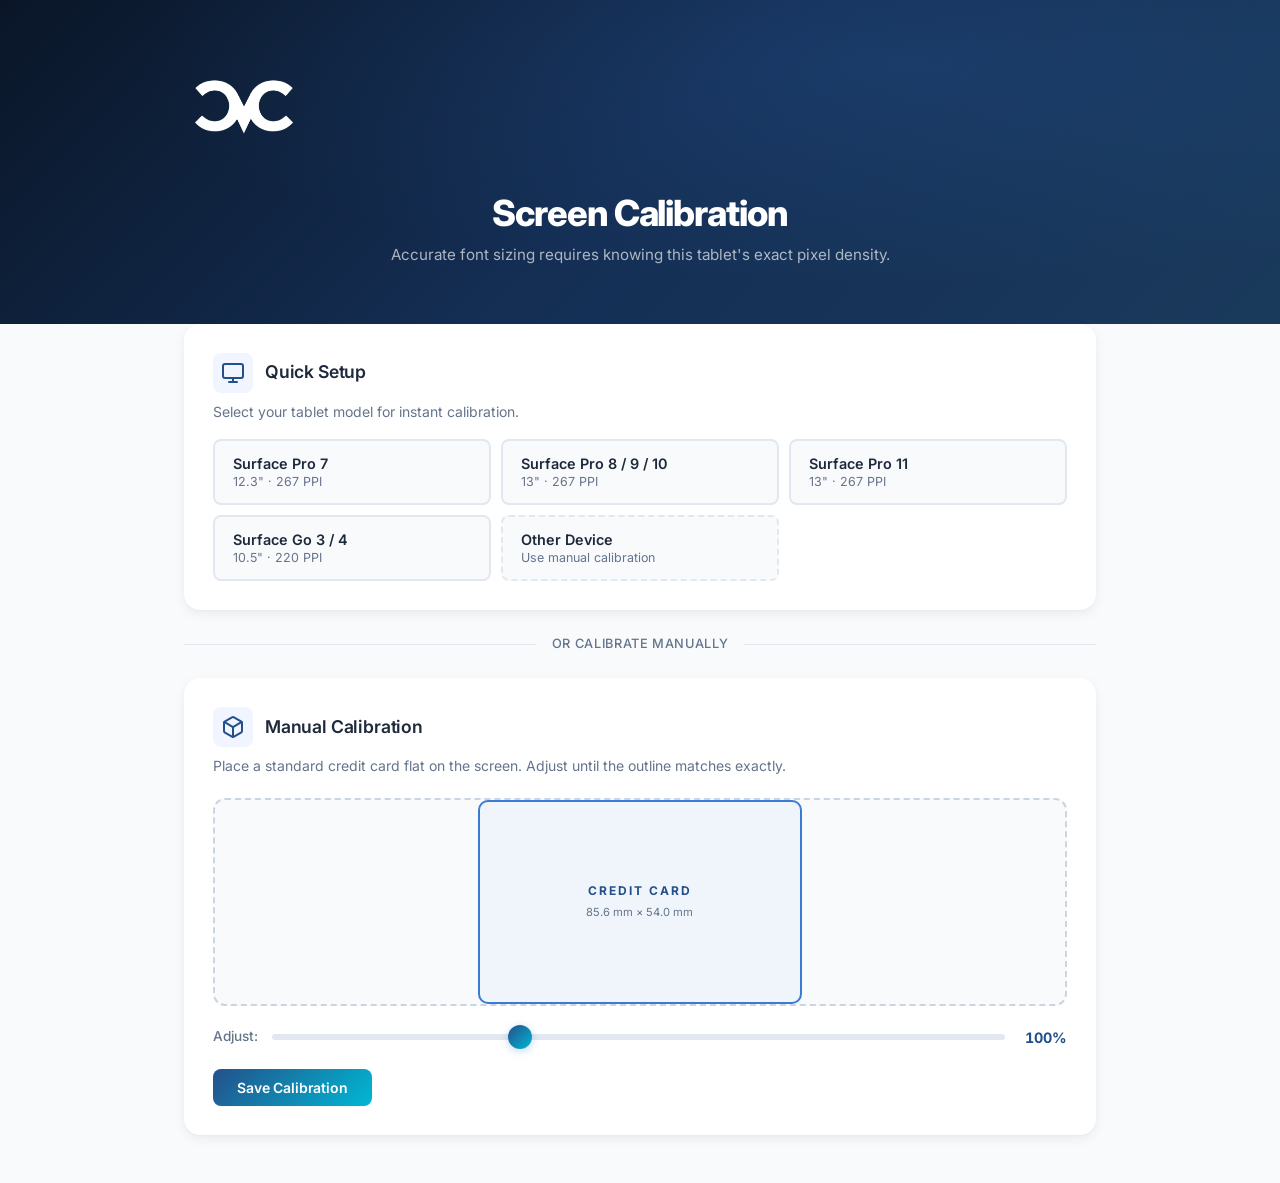
==== index.html @ 4d0fc3d2 "Add adaptive CSF test workflow with clinician companion view and normalized results graph Two-pass c" ====
<!DOCTYPE html>
<html lang="en">
<head>
    <meta charset="UTF-8">
    <meta name="viewport" content="width=device-width, initial-scale=1.0, maximum-scale=1.0, user-scalable=no">
    <title>Near Point Add Testing</title>
    <link rel="preconnect" href="https://fonts.googleapis.com">
    <link rel="preconnect" href="https://fonts.gstatic.com" crossorigin>
    <link href="https://fonts.googleapis.com/css2?family=Inter:wght@300;400;500;600;700;800&display=swap" rel="stylesheet">
    <link rel="stylesheet" href="style.css">
    <link rel="manifest" href="manifest.json">
    <meta name="theme-color" content="#0a1628">
    <meta name="apple-mobile-web-app-capable" content="yes">
    <meta name="apple-mobile-web-app-status-bar-style" content="black-translucent">
</head>
<body>

    <!-- ========== CALIBRATION SCREEN ========== -->
    <div id="calibration-screen" class="screen">
        <div class="hero-banner">
            <div class="hero-banner-bg"></div>
            <div class="container hero-banner-content">
                <img src="logo.png" alt="Logo" class="logo logo-light hero-logo">
                <h1>Screen Calibration</h1>
                <p class="subtitle">Accurate font sizing requires knowing this tablet's exact pixel density.</p>
            </div>
        </div>
        <div class="container">

            <div class="calibration-methods">
                <div class="card card-elevated animate-in">
                    <div class="card-header">
                        <div class="card-icon">
                            <svg width="24" height="24" viewBox="0 0 24 24" fill="none" stroke="currentColor" stroke-width="2" stroke-linecap="round" stroke-linejoin="round"><rect x="2" y="3" width="20" height="14" rx="2"/><path d="M8 21h8"/><path d="M12 17v4"/></svg>
                        </div>
                        <h2>Quick Setup</h2>
                    </div>
                    <p class="card-desc">Select your tablet model for instant calibration.</p>
                    <div class="device-presets">
                        <button class="preset-btn" data-ppi="267" data-name="Surface Pro 7">
                            <span class="preset-name">Surface Pro 7</span>
                            <span class="preset-detail">12.3" &middot; 267 PPI</span>
                        </button>
                        <button class="preset-btn" data-ppi="267" data-name="Surface Pro 8/9/10">
                            <span class="preset-name">Surface Pro 8 / 9 / 10</span>
                            <span class="preset-detail">13" &middot; 267 PPI</span>
                        </button>
                        <button class="preset-btn" data-ppi="267" data-name="Surface Pro 11">
                            <span class="preset-name">Surface Pro 11</span>
                            <span class="preset-detail">13" &middot; 267 PPI</span>
                        </button>
                        <button class="preset-btn" data-ppi="220" data-name="Surface Go 3/4">
                            <span class="preset-name">Surface Go 3 / 4</span>
                            <span class="preset-detail">10.5" &middot; 220 PPI</span>
                        </button>
                        <button class="preset-btn preset-btn-alt" data-ppi="0" data-name="Other">
                            <span class="preset-name">Other Device</span>
                            <span class="preset-detail">Use manual calibration</span>
                        </button>
                    </div>
                </div>

                <div class="divider"><span>or calibrate manually</span></div>

                <div class="card card-elevated animate-in" style="animation-delay: 0.1s">
                    <div class="card-header">
                        <div class="card-icon">
                            <svg width="24" height="24" viewBox="0 0 24 24" fill="none" stroke="currentColor" stroke-width="2" stroke-linecap="round" stroke-linejoin="round"><path d="M21 16V8a2 2 0 0 0-1-1.73l-7-4a2 2 0 0 0-2 0l-7 4A2 2 0 0 0 3 8v8a2 2 0 0 0 1 1.73l7 4a2 2 0 0 0 2 0l7-4A2 2 0 0 0 21 16z"/><polyline points="3.27 6.96 12 12.01 20.73 6.96"/><line x1="12" y1="22.08" x2="12" y2="12"/></svg>
                        </div>
                        <h2>Manual Calibration</h2>
                    </div>
                    <p class="card-desc">Place a standard credit card flat on the screen. Adjust until the outline matches exactly.</p>
                    <div class="calibration-area">
                        <div id="calibration-card">
                            <span class="card-label">CREDIT CARD</span>
                            <span class="card-dimensions">85.6 mm &times; 54.0 mm</span>
                        </div>
                    </div>
                    <div class="slider-row">
                        <label>Adjust:</label>
                        <input type="range" id="calibration-slider" min="60" max="180" value="100" step="0.5">
                        <span id="calibration-value">100%</span>
                    </div>
                    <button id="save-manual-calibration" class="btn btn-primary">Save Calibration</button>
                </div>
            </div>

            <div id="calibration-status" class="status-bar hidden">
                <svg width="18" height="18" viewBox="0 0 24 24" fill="none" stroke="currentColor" stroke-width="2.5" stroke-linecap="round" stroke-linejoin="round"><path d="M22 11.08V12a10 10 0 1 1-5.93-9.14"/><polyline points="22 4 12 14.01 9 11.01"/></svg>
                <span><strong id="calibration-device-name"></strong> &mdash; <span id="calibration-ppmm"></span> CSS px/mm</span>
                <button id="recalibrate-inline" class="btn btn-small btn-ghost">Change</button>
            </div>
        </div>
    </div>

    <!-- ========== INPUT SCREEN (HERO) ========== -->
    <div id="input-screen" class="screen hidden">
        <div class="hero-banner">
            <div class="hero-banner-bg"></div>
            <div class="container hero-banner-content">
                <img src="logo.png" alt="Logo" class="logo logo-light hero-logo">
                <h1>Near Point Add Testing</h1>
                <p class="subtitle">Configure the patient's workstation parameters for calibrated near-point evaluation.</p>
            </div>
        </div>
        <div class="container form-container">
            <form id="patient-form" class="form-grid card card-elevated animate-in">
                <div class="form-group">
                    <label for="monitor-size">Monitor Size</label>
                    <select id="monitor-size">
                        <option value="21">21"</option>
                        <option value="22">22"</option>
                        <option value="23">23"</option>
                        <option value="24" selected>24"</option>
                        <option value="25">25"</option>
                        <option value="27">27"</option>
                        <option value="32">32"</option>
                        <option value="34">34" (Ultrawide)</option>
                    </select>
                </div>

                <div class="form-group">
                    <label for="monitor-resolution">Monitor Resolution</label>
                    <select id="monitor-resolution">
                        <option value="1920x1080">1920 x 1080 (Full HD)</option>
                        <option value="2560x1440">2560 x 1440 (QHD)</option>
                        <option value="3840x2160">3840 x 2160 (4K UHD)</option>
                        <option value="3440x1440">3440 x 1440 (Ultrawide QHD)</option>
                    </select>
                </div>

                <div class="form-group">
                    <label for="display-scaling">Display Scaling</label>
                    <select id="display-scaling">
                        <option value="100" selected>100%</option>
                        <option value="125">125%</option>
                        <option value="150">150%</option>
                        <option value="175">175%</option>
                        <option value="200">200%</option>
                    </select>
                </div>

                <div class="form-group">
                    <label for="working-distance">Working Distance</label>
                    <div class="input-with-unit">
                        <input type="number" id="working-distance" value="60" min="20" max="150" step="1">
                        <span class="unit-toggle" id="distance-unit" data-unit="cm">cm</span>
                    </div>
                    <div class="helper-text">
                        Vergence demand: <strong id="vergence-display">1.67 D</strong>
                    </div>
                </div>

                <div class="form-group full-width">
                    <label for="occupation">Occupation</label>
                    <select id="occupation">
                        <option value="general" selected>General Office Work</option>
                        <option value="investment-banker">Investment Banker</option>
                        <option value="lawyer">Lawyer</option>
                        <option value="accountant">Accountant</option>
                        <option value="engineer">Engineer</option>
                        <option value="it">IT Professional</option>
                        <option value="musician">Musician</option>
                    </select>
                </div>

                <div class="form-actions full-width">
                    <button type="submit" class="btn btn-primary btn-large btn-glow">Begin Test</button>
                    <button type="button" id="recalibrate-btn" class="btn btn-ghost">Recalibrate</button>
                </div>
            </form>

            <div class="card card-elevated info-panel animate-in" style="animation-delay: 0.1s">
                <h3>Current Configuration</h3>
                <div id="config-summary"></div>
            </div>
        </div>
    </div>

    <!-- ========== TEST DISPLAY SCREEN ========== -->
    <div id="test-screen" class="screen hidden">
        <nav class="test-nav">
            <img src="logo.png" alt="Logo" class="logo logo-light nav-logo">
            <div class="tab-group">
                <button class="tab active" data-tab="standard">Standard Test Type</button>
                <button class="tab" data-tab="occupation">Occupation</button>
                <button class="tab" data-tab="documents">Documents</button>
                <button class="tab" data-tab="distance">Distance</button>
                <div class="tab-indicator"></div>
            </div>
            <div class="zoom-controls">
                <button id="zoom-out-btn" class="btn-zoom" title="Zoom out (shrink text)">−</button>
                <span id="zoom-value">100%</span>
                <button id="zoom-in-btn" class="btn-zoom" title="Zoom in (enlarge text)">+</button>
            </div>
            <button id="back-btn" class="btn btn-ghost btn-small btn-nav">Back</button>
        </nav>

        <div class="test-info-bar">
            <div class="info-chip">
                <svg width="14" height="14" viewBox="0 0 24 24" fill="none" stroke="currentColor" stroke-width="2"><path d="M1 12s4-8 11-8 11 8 11 8-4 8-11 8-11-8-11-8z"/><circle cx="12" cy="12" r="3"/></svg>
                <span id="test-distance-info"></span>
            </div>
            <div class="info-chip">
                <svg width="14" height="14" viewBox="0 0 24 24" fill="none" stroke="currentColor" stroke-width="2"><rect x="2" y="3" width="20" height="14" rx="2"/><path d="M8 21h8"/><path d="M12 17v4"/></svg>
                <span id="test-monitor-info"></span>
            </div>
            <div class="info-chip">
                <svg width="14" height="14" viewBox="0 0 24 24" fill="none" stroke="currentColor" stroke-width="2"><circle cx="12" cy="12" r="10"/><path d="M12 6v6l4 2"/></svg>
                <span id="test-vergence-info"></span>
            </div>
            <div class="info-chip info-chip-select">
                <svg width="14" height="14" viewBox="0 0 24 24" fill="none" stroke="currentColor" stroke-width="2"><path d="M20 7H4a2 2 0 0 0-2 2v10a2 2 0 0 0 2 2h16a2 2 0 0 0 2-2V9a2 2 0 0 0-2-2z"/><path d="M16 7V5a2 2 0 0 0-2-2h-4a2 2 0 0 0-2 2v2"/></svg>
                <select id="test-occupation-picker">
                    <option value="general">General Office Work</option>
                    <option value="investment-banker">Investment Banker</option>
                    <option value="lawyer">Lawyer</option>
                    <option value="accountant">Accountant</option>
                    <option value="engineer">Engineer</option>
                    <option value="it">IT Professional</option>
                    <option value="musician">Musician</option>
                </select>
            </div>
        </div>

        <div id="standard-tab" class="tab-content">
            <div class="standard-distance-bar">
                <label for="standard-distance-slider">Testing Distance</label>
                <input type="range" id="standard-distance-slider" min="30" max="90" value="40" step="1">
                <span id="standard-distance-value">40</span>
                <span class="unit-toggle unit-toggle-dark" id="standard-distance-unit" data-unit="cm">cm</span>
                <button id="quick-measure-btn" class="btn-camera" title="Measure distance" style="display:none">
                    <svg width="16" height="16" viewBox="0 0 24 24" fill="none" stroke="currentColor" stroke-width="2" stroke-linecap="round" stroke-linejoin="round"><path d="M2 2l20 20M5.5 5.5l2-2M9.5 9.5l2-2M13.5 13.5l2-2M17.5 17.5l2-2"/></svg>
                    Measure
                </button>
                <button id="camera-track-btn" class="btn-camera" title="Calibrate / setup camera">
                    <svg width="16" height="16" viewBox="0 0 24 24" fill="none" stroke="currentColor" stroke-width="2" stroke-linecap="round" stroke-linejoin="round"><path d="M23 19a2 2 0 0 1-2 2H3a2 2 0 0 1-2-2V8a2 2 0 0 1 2-2h4l2-3h6l2 3h4a2 2 0 0 1 2 2z"/><circle cx="12" cy="13" r="4"/></svg>
                </button>
            </div>
            <div id="camera-panel" class="camera-panel hidden">
                <div class="camera-preview-wrap">
                    <video id="camera-video" autoplay playsinline muted></video>
                    <canvas id="camera-canvas"></canvas>
                </div>
                <div class="camera-controls">
                    <div class="camera-readout" id="camera-status">Camera off</div>
                    <div class="camera-settings-row">
                        <label>Marker spacing
                            <input type="number" id="marker-separation" value="75" min="50" max="300" step="1">
                            mm
                        </label>
                    </div>
                    <div class="camera-settings-row" id="cal-distance-row" style="display:none">
                        <label>Distance to stickers
                            <input type="number" id="cal-distance" value="40" min="10" max="200" step="1">
                            cm
                        </label>
                    </div>
                    <div class="camera-btn-row">
                        <button id="camera-capture-btn" class="btn btn-small btn-primary" style="display:none">Capture</button>
                        <button id="camera-calibrate-btn" class="btn btn-small btn-primary" style="display:none">Calibrate</button>
                        <button id="camera-measure-btn" class="btn btn-small btn-primary" style="display:none">Measure</button>
                    </div>
                    <div class="camera-hint">Place two bright orange stickers on the phoropter at the marker spacing above</div>
                </div>
            </div>
            <div id="standard-test-container"></div>
        </div>

        <div id="occupation-tab" class="tab-content hidden">
            <div id="occupation-test-container"></div>
        </div>

        <div id="documents-tab" class="tab-content hidden">
            <div id="documents-test-container"></div>
        </div>

        <div id="distance-tab" class="tab-content hidden">
            <div class="distance-test-bar">
                <label for="distance-test-slider">Testing Distance</label>
                <input type="range" id="distance-test-slider" min="5" max="40" value="20" step="0.5">
                <span id="distance-test-value">20.0</span>
                <span class="unit-toggle unit-toggle-dark" id="distance-test-unit" data-unit="ft">ft</span>
                <label class="mirror-toggle-label">
                    <input type="checkbox" id="mirror-checkbox">
                    <span class="mirror-toggle-switch"></span>
                    <span class="mirror-toggle-text">Mirror</span>
                </label>
            </div>
            <div class="distance-test-display">
                <div class="snellen-letters" id="snellen-letters"></div>
            </div>

            <!-- Bailey-Lovie toggle (bottom-left) -->
            <div class="bl-bottom-panel hidden" id="bl-bottom-panel">
                <button id="bl-toggle-btn" class="btn-snellen bl-toggle-btn" title="Toggle Bailey-Lovie chart">
                    <svg width="22" height="22" viewBox="0 0 24 24" fill="none" stroke="currentColor" stroke-width="2" stroke-linecap="round" stroke-linejoin="round">
                        <text x="2" y="10" font-size="7" font-weight="700" fill="currentColor" stroke="none" font-family="Arial">B</text>
                        <text x="13" y="10" font-size="7" font-weight="700" fill="currentColor" stroke="none" font-family="Arial">L</text>
                        <line x1="2" y1="14" x2="22" y2="14" stroke-width="1.5"/>
                        <rect x="2" y="16" width="20" height="2" rx="1" fill="currentColor" opacity="0.4" stroke="none"/>
                        <rect x="5" y="20" width="14" height="1.5" rx="0.75" fill="currentColor" opacity="0.25" stroke="none"/>
                    </svg>
                </button>

                <!-- CSF Test start button -->
                <button id="csf-start-btn" class="btn-snellen csf-start-btn" title="Start CSF Test">
                    <svg width="22" height="22" viewBox="0 0 24 24" fill="none" stroke="currentColor" stroke-width="2" stroke-linecap="round" stroke-linejoin="round">
                        <text x="2" y="16" font-size="10" font-weight="700" fill="currentColor" stroke="none" font-family="Arial">CSF</text>
                    </svg>
                </button>

                <!-- CSF Test stop button (hidden by default) -->
                <button id="csf-stop-btn" class="btn-snellen csf-stop-btn hidden" title="Stop CSF Test">
                    <svg width="22" height="22" viewBox="0 0 24 24" fill="none" stroke="currentColor" stroke-width="2.5" stroke-linecap="round" stroke-linejoin="round">
                        <rect x="6" y="6" width="12" height="12" rx="1" fill="currentColor"/>
                    </svg>
                </button>

                <!-- Contrast controls (shown when B-L is active) -->
                <div id="contrast-panel" class="contrast-panel hidden">
                    <button id="luminance-cal-btn" class="btn-snellen btn-luminance-cal" title="Luminance calibration">
                        <svg width="20" height="20" viewBox="0 0 24 24" fill="none" stroke="currentColor" stroke-width="2" stroke-linecap="round" stroke-linejoin="round">
                            <circle cx="12" cy="12" r="5"/>
                            <line x1="12" y1="1" x2="12" y2="3"/><line x1="12" y1="21" x2="12" y2="23"/>
                            <line x1="4.22" y1="4.22" x2="5.64" y2="5.64"/><line x1="18.36" y1="18.36" x2="19.78" y2="19.78"/>
                            <line x1="1" y1="12" x2="3" y2="12"/><line x1="21" y1="12" x2="23" y2="12"/>
                            <line x1="4.22" y1="19.78" x2="5.64" y2="18.36"/><line x1="18.36" y1="5.64" x2="19.78" y2="4.22"/>
                        </svg>
                    </button>
                    <button id="contrast-up-btn" class="btn-snellen" title="Increase contrast">
                        <svg width="20" height="20" viewBox="0 0 24 24" fill="none" stroke="currentColor" stroke-width="2.5" stroke-linecap="round" stroke-linejoin="round"><line x1="12" y1="5" x2="12" y2="19"/><line x1="5" y1="12" x2="19" y2="12"/></svg>
                    </button>
                    <span id="contrast-value" class="contrast-value">100%</span>
                    <input type="range" id="contrast-slider" class="contrast-slider" min="1.25" max="100" value="100" step="0.25">
                    <button id="contrast-down-btn" class="btn-snellen" title="Decrease contrast">
                        <svg width="20" height="20" viewBox="0 0 24 24" fill="none" stroke="currentColor" stroke-width="2.5" stroke-linecap="round" stroke-linejoin="round"><line x1="5" y1="12" x2="19" y2="12"/></svg>
                    </button>
                </div>
            </div>

            <!-- Snellen controls (bottom-right) -->
            <div class="snellen-bottom-panel hidden" id="snellen-bottom-panel">
                <div class="snellen-indicator" id="snellen-indicator">20/40</div>
                <div class="snellen-controls">
                    <button id="snellen-up-btn" class="btn-snellen" title="Larger letters (easier)">
                        <svg width="24" height="24" viewBox="0 0 24 24" fill="none" stroke="currentColor" stroke-width="2.5" stroke-linecap="round" stroke-linejoin="round"><path d="M18 15l-6-6-6 6"/></svg>
                    </button>
                    <button id="snellen-refresh-btn" class="btn-snellen btn-snellen-accent" title="New letters">
                        <svg width="24" height="24" viewBox="0 0 24 24" fill="none" stroke="currentColor" stroke-width="2.5" stroke-linecap="round" stroke-linejoin="round"><path d="M23 4v6h-6"/><path d="M1 20v-6h6"/><path d="M3.51 9a9 9 0 0 1 14.85-3.36L23 10M1 14l4.64 4.36A9 9 0 0 0 20.49 15"/></svg>
                    </button>
                    <button id="snellen-down-btn" class="btn-snellen" title="Smaller letters (harder)">
                        <svg width="24" height="24" viewBox="0 0 24 24" fill="none" stroke="currentColor" stroke-width="2.5" stroke-linecap="round" stroke-linejoin="round"><path d="M6 9l6 6 6-6"/></svg>
                    </button>
                </div>
            </div>
        </div>

        <!-- CSF Results Overlay -->
        <div id="csf-results-overlay" class="csf-results-overlay hidden">
            <div class="csf-results-content">
                <button id="csf-results-close" class="luminance-modal-close">&times;</button>
                <h2>Contrast Sensitivity Function</h2>
                <canvas id="csf-patient-canvas" class="csf-graph-canvas"></canvas>
            </div>
        </div>

        <!-- Luminance Calibration Modal -->
        <div id="luminance-modal" class="luminance-modal hidden">
            <div class="luminance-modal-content">
                <button id="luminance-modal-close" class="luminance-modal-close">&times;</button>
                <h2>Display Luminance Calibration</h2>
                <p class="luminance-modal-desc">Adjust the slider until the inner circle <strong>disappears</strong> into the checkerboard pattern. This calibrates your display's gamma for accurate contrast rendering.</p>
                <div class="luminance-cal-area">
                    <div class="luminance-checkerboard">
                        <div id="luminance-inner-circle" class="luminance-inner-circle"></div>
                    </div>
                </div>
                <div class="luminance-slider-row">
                    <button id="gamma-down-btn" class="gamma-nudge" title="Darker (−1)">
                        <svg width="14" height="14" viewBox="0 0 24 24" fill="none" stroke="currentColor" stroke-width="3" stroke-linecap="round" stroke-linejoin="round"><path d="M15 18l-6-6 6-6"/></svg>
                    </button>
                    <span class="luminance-slider-label">Darker</span>
                    <input type="range" id="gamma-slider" class="gamma-slider" min="60" max="220" value="128" step="1">
                    <span class="luminance-slider-label">Brighter</span>
                    <button id="gamma-up-btn" class="gamma-nudge" title="Brighter (+1)">
                        <svg width="14" height="14" viewBox="0 0 24 24" fill="none" stroke="currentColor" stroke-width="3" stroke-linecap="round" stroke-linejoin="round"><path d="M9 18l6-6-6-6"/></svg>
                    </button>
                </div>
                <div class="luminance-gamma-value">Grey value: <span id="gamma-value">128</span></div>
                <p class="luminance-modal-hint">Ensure room lighting and monitor brightness match your intended testing conditions before calibrating.</p>
                <div class="luminance-modal-actions">
                    <button id="luminance-save-btn" class="btn btn-primary btn-small">Save Calibration</button>
                </div>
            </div>
        </div>
    </div>

    <script src="app.js"></script>
    <script>
        if ('serviceWorker' in navigator) {
            navigator.serviceWorker.register('sw.js').catch(() => {});
        }
    </script>
</body>
</html>
---- style.css ----
/* ==========================================
   Near Point Add Testing - Premium UI
   ========================================== */

*, *::before, *::after {
    box-sizing: border-box;
    margin: 0;
    padding: 0;
}

:root {
    /* Core palette */
    --navy-900: #0a1628;
    --navy-800: #0f2240;
    --navy-700: #142e54;
    --navy-600: #1a3a68;
    --navy-500: #24508a;
    --navy-400: #3a7bd5;
    --navy-300: #6ba3eb;
    --navy-200: #a8ccf5;
    --navy-100: #dbe9fc;
    --navy-50: #f0f5ff;

    --cyan-500: #00b8d4;
    --cyan-400: #26c6da;
    --cyan-300: #4dd0e1;

    --emerald-500: #10b981;
    --emerald-100: #d1fae5;

    --slate-900: #0f172a;
    --slate-800: #1e293b;
    --slate-700: #334155;
    --slate-600: #475569;
    --slate-500: #64748b;
    --slate-400: #94a3b8;
    --slate-300: #cbd5e1;
    --slate-200: #e2e8f0;
    --slate-100: #f1f5f9;
    --slate-50: #f8fafc;

    --white: #ffffff;

    /* Semantic tokens */
    --bg: var(--slate-50);
    --surface: var(--white);
    --text: var(--slate-800);
    --text-secondary: var(--slate-500);
    --border: var(--slate-200);

    /* Gradients */
    --gradient-hero: linear-gradient(135deg, var(--navy-900) 0%, var(--navy-700) 50%, #1a3a5c 100%);
    --gradient-accent: linear-gradient(135deg, var(--navy-400) 0%, var(--cyan-500) 100%);
    --gradient-glow: linear-gradient(135deg, var(--navy-500) 0%, var(--cyan-500) 100%);

    /* Elevation */
    --shadow-sm: 0 1px 2px rgba(15, 23, 42, 0.04);
    --shadow-md: 0 4px 12px rgba(15, 23, 42, 0.06), 0 1px 3px rgba(15, 23, 42, 0.04);
    --shadow-lg: 0 12px 40px rgba(15, 23, 42, 0.08), 0 4px 12px rgba(15, 23, 42, 0.04);
    --shadow-xl: 0 24px 64px rgba(15, 23, 42, 0.12), 0 8px 24px rgba(15, 23, 42, 0.06);
    --shadow-glow: 0 0 32px rgba(58, 123, 213, 0.3);

    /* Shape */
    --radius-sm: 8px;
    --radius-md: 12px;
    --radius-lg: 16px;
    --radius-xl: 24px;

    /* Motion */
    --ease-out: cubic-bezier(0.16, 1, 0.3, 1);
    --ease-spring: cubic-bezier(0.34, 1.56, 0.64, 1);
    --duration-fast: 150ms;
    --duration-normal: 250ms;
    --duration-slow: 400ms;
}

html {
    font-size: 16px;
    -webkit-text-size-adjust: 100%;
    touch-action: manipulation;
    scroll-behavior: smooth;
}

body {
    font-family: 'Inter', -apple-system, 'Segoe UI', system-ui, sans-serif;
    background: var(--bg);
    color: var(--text);
    line-height: 1.6;
    min-height: 100vh;
    overflow-x: hidden;
    -webkit-font-smoothing: antialiased;
    -moz-osx-font-smoothing: grayscale;
}

/* ==========================================
   LAYOUT & SCREENS
   ========================================== */

.screen {
    min-height: 100vh;
    position: relative;
}

.screen.hidden {
    display: none;
}

.container {
    max-width: 960px;
    margin: 0 auto;
    padding: 0 24px;
}

/* ==========================================
   ANIMATIONS
   ========================================== */

@keyframes fadeSlideUp {
    from {
        opacity: 0;
        transform: translateY(20px);
    }
    to {
        opacity: 1;
        transform: translateY(0);
    }
}

@keyframes fadeIn {
    from { opacity: 0; }
    to { opacity: 1; }
}

@keyframes shimmer {
    0% { background-position: -200% 0; }
    100% { background-position: 200% 0; }
}

@keyframes pulse-glow {
    0%, 100% { box-shadow: 0 0 20px rgba(58, 123, 213, 0.2); }
    50% { box-shadow: 0 0 36px rgba(58, 123, 213, 0.4); }
}

.animate-in {
    animation: fadeSlideUp 0.5s var(--ease-out) both;
}

/* ==========================================
   TYPOGRAPHY
   ========================================== */

h1 {
    font-size: 1.75rem;
    font-weight: 700;
    letter-spacing: -0.025em;
    line-height: 1.2;
}

h2 {
    font-size: 1.1rem;
    font-weight: 600;
    color: var(--text);
    letter-spacing: -0.01em;
}

h3 {
    font-size: 0.95rem;
    font-weight: 600;
    color: var(--text);
    letter-spacing: -0.01em;
}

.subtitle {
    color: var(--text-secondary);
    font-size: 0.95rem;
    font-weight: 400;
    line-height: 1.6;
}

/* ==========================================
   LOGO
   ========================================== */

.logo {
    height: 48px;
    width: auto;
    display: block;
}

.logo-dark {
    mix-blend-mode: multiply;
}

.logo-light {
    filter: invert(1);
    mix-blend-mode: screen;
}

.hero-logo {
    height: 120px;
    margin-bottom: 24px;
}

.nav-logo {
    height: 28px;
    margin-right: 16px;
    flex-shrink: 0;
}

/* ==========================================
   CARDS
   ========================================== */

.card {
    background: var(--surface);
    border-radius: var(--radius-lg);
    border: 1px solid var(--border);
}

.card-elevated {
    box-shadow: var(--shadow-md);
    border-color: transparent;
}

.card-header {
    display: flex;
    align-items: center;
    gap: 12px;
    margin-bottom: 8px;
}

.card-icon {
    width: 40px;
    height: 40px;
    display: flex;
    align-items: center;
    justify-content: center;
    border-radius: var(--radius-sm);
    background: var(--navy-50);
    color: var(--navy-500);
    flex-shrink: 0;
}

.card-desc {
    color: var(--text-secondary);
    font-size: 0.875rem;
    margin-bottom: 16px;
}

/* ==========================================
   BUTTONS
   ========================================== */

.btn {
    display: inline-flex;
    align-items: center;
    justify-content: center;
    gap: 8px;
    padding: 10px 24px;
    border: 1.5px solid transparent;
    border-radius: var(--radius-sm);
    font-size: 0.875rem;
    font-weight: 600;
    cursor: pointer;
    transition: all var(--duration-normal) var(--ease-out);
    font-family: inherit;
    letter-spacing: -0.01em;
    white-space: nowrap;
}

.btn-primary {
    background: var(--gradient-glow);
    color: white;
    border: none;
    box-shadow: var(--shadow-sm), 0 0 0 0 rgba(58, 123, 213, 0);
}

.btn-primary:hover {
    box-shadow: var(--shadow-md), 0 0 20px rgba(58, 123, 213, 0.25);
    transform: translateY(-1px);
}

.btn-primary:active {
    transform: translateY(0);
    box-shadow: var(--shadow-sm);
}

.btn-glow {
    animation: pulse-glow 3s ease-in-out infinite;
}

.btn-glow:hover {
    animation: none;
}

.btn-ghost {
    background: transparent;
    color: var(--text-secondary);
    border-color: var(--border);
}

.btn-ghost:hover {
    background: var(--slate-100);
    color: var(--text);
    border-color: var(--slate-300);
}

.btn-large {
    padding: 14px 48px;
    font-size: 1rem;
    border-radius: var(--radius-md);
}

.btn-small {
    padding: 6px 14px;
    font-size: 0.8rem;
}

.btn-nav {
    color: rgba(255,255,255,0.6);
    border-color: rgba(255,255,255,0.15);
}

.btn-nav:hover {
    color: white;
    background: rgba(255,255,255,0.1);
    border-color: rgba(255,255,255,0.3);
}

/* ==========================================
   CALIBRATION SCREEN
   ========================================== */

#calibration-screen {
    background: var(--bg);
    padding-bottom: 48px;
}

#calibration-screen .hero-banner-content h1 {
    color: white;
    margin-bottom: 8px;
}

.calibration-methods {
    display: flex;
    flex-direction: column;
    gap: 24px;
}

.calibration-methods .card {
    padding: 28px;
}

.device-presets {
    display: grid;
    grid-template-columns: repeat(auto-fill, minmax(220px, 1fr));
    gap: 10px;
}

.preset-btn {
    display: flex;
    flex-direction: column;
    gap: 2px;
    padding: 14px 18px;
    background: var(--slate-50);
    border: 2px solid var(--border);
    border-radius: var(--radius-sm);
    cursor: pointer;
    transition: all var(--duration-normal) var(--ease-out);
    font-family: inherit;
    text-align: left;
}

.preset-btn:hover {
    border-color: var(--navy-400);
    background: var(--navy-50);
    box-shadow: 0 0 0 3px rgba(58, 123, 213, 0.08);
}

.preset-btn.selected {
    border-color: var(--navy-400);
    background: var(--navy-50);
    box-shadow: 0 0 0 3px rgba(58, 123, 213, 0.15);
}

.preset-name {
    font-size: 0.9rem;
    font-weight: 600;
    color: var(--text);
}

.preset-detail {
    font-size: 0.78rem;
    color: var(--text-secondary);
}

.preset-btn-alt {
    border-style: dashed;
}

.divider {
    display: flex;
    align-items: center;
    gap: 16px;
    color: var(--text-secondary);
    font-size: 0.8rem;
    font-weight: 500;
    text-transform: uppercase;
    letter-spacing: 0.05em;
}

.divider::before,
.divider::after {
    content: '';
    flex: 1;
    height: 1px;
    background: var(--border);
}

.calibration-area {
    display: flex;
    justify-content: center;
    align-items: center;
    min-height: 200px;
    margin: 20px 0;
    background: var(--slate-50);
    border-radius: var(--radius-md);
    border: 2px dashed var(--slate-300);
}

#calibration-card {
    border: 2.5px solid var(--navy-400);
    border-radius: 10px;
    background: rgba(58, 123, 213, 0.04);
    display: flex;
    flex-direction: column;
    align-items: center;
    justify-content: center;
    gap: 4px;
}

.card-label {
    font-size: 0.75rem;
    font-weight: 700;
    color: var(--navy-500);
    letter-spacing: 2px;
    text-transform: uppercase;
}

.card-dimensions {
    font-size: 0.7rem;
    color: var(--text-secondary);
}

.slider-row {
    display: flex;
    align-items: center;
    gap: 14px;
    margin-bottom: 20px;
}

.slider-row label {
    font-size: 0.85rem;
    font-weight: 500;
    white-space: nowrap;
    color: var(--text-secondary);
}

.slider-row input[type="range"] {
    flex: 1;
    height: 6px;
    -webkit-appearance: none;
    appearance: none;
    background: var(--slate-200);
    border-radius: 3px;
    outline: none;
    transition: background var(--duration-fast);
}

.slider-row input[type="range"]:hover {
    background: var(--slate-300);
}

.slider-row input[type="range"]::-webkit-slider-thumb {
    -webkit-appearance: none;
    width: 24px;
    height: 24px;
    border-radius: 50%;
    background: var(--gradient-glow);
    cursor: pointer;
    box-shadow: 0 2px 8px rgba(58, 123, 213, 0.3);
    transition: box-shadow var(--duration-fast);
}

.slider-row input[type="range"]::-webkit-slider-thumb:hover {
    box-shadow: 0 2px 16px rgba(58, 123, 213, 0.5);
}

#calibration-value {
    font-size: 0.9rem;
    font-weight: 700;
    min-width: 48px;
    text-align: right;
    color: var(--navy-500);
    font-variant-numeric: tabular-nums;
}

.status-bar {
    margin-top: 24px;
    padding: 14px 20px;
    background: var(--emerald-100);
    border-radius: var(--radius-md);
    font-size: 0.875rem;
    display: flex;
    align-items: center;
    gap: 10px;
    color: #065f46;
    animation: fadeSlideUp 0.4s var(--ease-out);
}

.status-bar svg {
    color: var(--emerald-500);
    flex-shrink: 0;
}

.status-bar.hidden {
    display: none;
}

.status-bar .btn {
    margin-left: auto;
}

/* ==========================================
   INPUT SCREEN (HERO)
   ========================================== */

#input-screen {
    background: var(--bg);
    padding: 0;
}

.hero-banner {
    position: relative;
    overflow: hidden;
}

.hero-banner-bg {
    position: absolute;
    inset: 0;
    background: var(--gradient-hero);
}

.hero-banner-bg::after {
    content: '';
    position: absolute;
    inset: 0;
    background: radial-gradient(ellipse at 70% 20%, rgba(58, 123, 213, 0.15) 0%, transparent 60%);
}

.hero-banner-content {
    position: relative;
    text-align: center;
    padding: 48px 24px 56px;
    color: white;
}

.hero-banner-content h1 {
    color: white;
    font-size: 2.25rem;
    margin-bottom: 8px;
    font-weight: 800;
    letter-spacing: -0.03em;
}

.hero-banner-content .subtitle {
    color: rgba(255, 255, 255, 0.65);
    max-width: 500px;
    margin: 0 auto;
}

.form-container {
    margin-top: -32px;
    position: relative;
    z-index: 1;
    padding-bottom: 48px;
}

.form-grid {
    display: grid;
    grid-template-columns: 1fr 1fr;
    gap: 24px;
    padding: 36px;
}

.form-group {
    display: flex;
    flex-direction: column;
    gap: 6px;
}

.form-group.full-width {
    grid-column: 1 / -1;
}

.form-group label {
    font-size: 0.75rem;
    font-weight: 600;
    color: var(--text-secondary);
    text-transform: uppercase;
    letter-spacing: 0.06em;
}

.form-group select,
.form-group input[type="number"] {
    padding: 11px 14px;
    border: 1.5px solid var(--border);
    border-radius: var(--radius-sm);
    font-size: 0.925rem;
    font-family: inherit;
    background: var(--white);
    color: var(--text);
    transition: all var(--duration-normal) var(--ease-out);
    font-weight: 500;
}

.form-group select:hover,
.form-group input[type="number"]:hover {
    border-color: var(--slate-300);
}

.form-group select:focus,
.form-group input[type="number"]:focus {
    outline: none;
    border-color: var(--navy-400);
    box-shadow: 0 0 0 3px rgba(58, 123, 213, 0.1);
}

.input-with-unit {
    display: flex;
    gap: 8px;
    align-items: stretch;
}

.input-with-unit input {
    flex: 1;
}

.unit-toggle {
    display: flex;
    align-items: center;
    padding: 0 16px;
    background: var(--slate-50);
    border: 1.5px solid var(--border);
    border-radius: var(--radius-sm);
    font-size: 0.85rem;
    font-weight: 700;
    color: var(--navy-500);
    cursor: pointer;
    user-select: none;
    transition: all var(--duration-normal) var(--ease-out);
    letter-spacing: 0.02em;
}

.unit-toggle:hover {
    background: var(--navy-50);
    border-color: var(--navy-400);
}

.unit-toggle-dark {
    background: rgba(255, 255, 255, 0.1);
    border: 1.5px solid rgba(255, 255, 255, 0.25);
    color: rgba(255, 255, 255, 0.9);
    padding: 2px 10px;
    font-size: 0.8rem;
}

.unit-toggle-dark:hover {
    background: rgba(255, 255, 255, 0.2);
    border-color: rgba(255, 255, 255, 0.4);
}

.helper-text {
    font-size: 0.78rem;
    color: var(--text-secondary);
    margin-top: 2px;
}

.helper-text strong {
    color: var(--navy-500);
    font-weight: 700;
}

.form-actions {
    display: flex;
    align-items: center;
    gap: 16px;
    margin-top: 8px;
    padding-top: 8px;
    border-top: 1px solid var(--slate-100);
}

.info-panel {
    margin-top: 20px;
    padding: 24px;
}

.info-panel h3 {
    margin-bottom: 10px;
    color: var(--text-secondary);
    text-transform: uppercase;
    font-size: 0.7rem;
    letter-spacing: 0.08em;
    font-weight: 700;
}

#config-summary {
    font-size: 0.85rem;
    color: var(--text-secondary);
    line-height: 1.8;
}

#config-summary strong {
    color: var(--text);
    font-weight: 600;
}

/* ==========================================
   TEST SCREEN
   ========================================== */

#test-screen {
    background: var(--white);
    padding: 0;
    min-height: 100vh;
}

.test-nav {
    display: flex;
    align-items: center;
    gap: 8px;
    padding: 0 24px;
    height: 56px;
    background: var(--gradient-hero);
    position: sticky;
    top: 0;
    z-index: 100;
    box-shadow: 0 2px 12px rgba(10, 22, 40, 0.3);
}

.tab-group {
    display: flex;
    align-items: center;
    gap: 2px;
    background: rgba(255, 255, 255, 0.08);
    padding: 3px;
    border-radius: var(--radius-sm);
    position: relative;
}

.tab {
    padding: 7px 18px;
    border: none;
    border-radius: 6px;
    background: transparent;
    color: rgba(255, 255, 255, 0.55);
    font-size: 0.82rem;
    font-weight: 500;
    cursor: pointer;
    font-family: inherit;
    transition: all var(--duration-normal) var(--ease-out);
    position: relative;
    z-index: 1;
    white-space: nowrap;
}

.tab:hover {
    color: rgba(255, 255, 255, 0.85);
}

.tab.active {
    color: white;
    font-weight: 600;
    background: rgba(255, 255, 255, 0.15);
    box-shadow: 0 1px 4px rgba(0, 0, 0, 0.15);
}

.zoom-controls {
    display: flex;
    align-items: center;
    gap: 4px;
    margin-left: auto;
}

.zoom-controls #zoom-value {
    font-size: 0.72rem;
    font-weight: 600;
    color: rgba(255, 255, 255, 0.7);
    min-width: 38px;
    text-align: center;
    font-variant-numeric: tabular-nums;
    user-select: none;
}

.btn-zoom {
    display: flex;
    align-items: center;
    justify-content: center;
    width: 28px;
    height: 28px;
    border: 1px solid rgba(255, 255, 255, 0.2);
    border-radius: 6px;
    background: rgba(255, 255, 255, 0.08);
    color: rgba(255, 255, 255, 0.8);
    font-size: 1rem;
    font-weight: 600;
    cursor: pointer;
    transition: all var(--duration-fast) var(--ease-out);
    font-family: inherit;
    line-height: 1;
    padding: 0;
}

.btn-zoom:hover {
    background: rgba(255, 255, 255, 0.18);
    color: white;
    border-color: rgba(255, 255, 255, 0.4);
}

.btn-zoom:active {
    transform: scale(0.92);
}

.test-nav .btn-nav {
    margin-left: 8px;
}

.test-info-bar {
    display: flex;
    gap: 16px;
    padding: 10px 24px;
    background: var(--slate-50);
    border-bottom: 1px solid var(--border);
}

.info-chip {
    display: inline-flex;
    align-items: center;
    gap: 6px;
    padding: 4px 12px;
    background: var(--white);
    border: 1px solid var(--border);
    border-radius: 100px;
    font-size: 0.78rem;
    font-weight: 500;
    color: var(--text-secondary);
}

.info-chip svg {
    color: var(--navy-400);
    flex-shrink: 0;
}

.info-chip-select select {
    border: none;
    background: transparent;
    font-family: inherit;
    font-size: 0.78rem;
    font-weight: 500;
    color: var(--text-secondary);
    cursor: pointer;
    outline: none;
    padding: 0;
    -webkit-appearance: none;
    appearance: none;
    padding-right: 14px;
    background-image: url("data:image/svg+xml,%3Csvg xmlns='http://www.w3.org/2000/svg' width='10' height='6'%3E%3Cpath d='M0 0l5 6 5-6z' fill='%2394a3b8'/%3E%3C/svg%3E");
    background-repeat: no-repeat;
    background-position: right center;
}

.tab-content {
    padding: 32px 24px;
    max-width: 75%;
    margin: 0 auto;
    animation: fadeIn 0.3s var(--ease-out);
}

#standard-tab,
#occupation-tab,
#documents-tab {
    max-width: 100%;
    background: url('windows-11-bloom-5120x2880-14423.jpg') center / cover no-repeat fixed;
    min-height: calc(100vh - 97px);
}

#distance-tab {
    max-width: 100%;
    background: url('distance-bg.jpg') center / cover no-repeat fixed;
    min-height: calc(100vh - 97px);
}

#standard-tab,
#distance-tab {
    padding: 0;
}

.standard-distance-bar {
    display: flex;
    align-items: center;
    justify-content: center;
    gap: 14px;
    padding: 12px 24px;
    background: rgba(15, 23, 42, 0.85);
    backdrop-filter: blur(12px);
    -webkit-backdrop-filter: blur(12px);
    border-bottom: 1px solid rgba(255, 255, 255, 0.1);
    position: sticky;
    top: 56px;
    z-index: 50;
    color: rgba(255, 255, 255, 0.9);
    font-size: 0.85rem;
    font-weight: 500;
}

.standard-distance-bar label {
    white-space: nowrap;
    text-transform: uppercase;
    letter-spacing: 0.06em;
    font-size: 0.75rem;
    font-weight: 600;
}

.standard-distance-bar input[type="range"] {
    width: 200px;
    height: 6px;
    -webkit-appearance: none;
    appearance: none;
    background: rgba(255, 255, 255, 0.2);
    border-radius: 3px;
    outline: none;
}

.standard-distance-bar input[type="range"]::-webkit-slider-thumb {
    -webkit-appearance: none;
    width: 20px;
    height: 20px;
    border-radius: 50%;
    background: var(--gradient-glow);
    cursor: pointer;
    box-shadow: 0 2px 8px rgba(58, 123, 213, 0.4);
}

.btn-camera {
    display: flex;
    align-items: center;
    justify-content: center;
    gap: 4px;
    min-width: 32px;
    height: 32px;
    padding: 0 6px;
    border: 1px solid rgba(255, 255, 255, 0.2);
    border-radius: var(--radius-sm);
    background: transparent;
    color: rgba(255, 255, 255, 0.6);
    cursor: pointer;
    transition: all var(--duration-normal) var(--ease-out);
    flex-shrink: 0;
    font-size: 0.75rem;
    white-space: nowrap;
}

.btn-camera:hover,
.btn-camera.active {
    background: rgba(255, 255, 255, 0.15);
    color: white;
    border-color: rgba(255, 255, 255, 0.4);
}

.camera-panel {
    background: rgba(15, 23, 42, 0.92);
    backdrop-filter: blur(12px);
    -webkit-backdrop-filter: blur(12px);
    border-bottom: 1px solid rgba(255, 255, 255, 0.1);
    padding: 16px 24px;
    display: flex;
    gap: 20px;
    align-items: flex-start;
    justify-content: center;
}

.camera-panel.hidden {
    display: none;
}

.camera-preview-wrap {
    position: relative;
    width: 280px;
    border-radius: var(--radius-sm);
    overflow: hidden;
    border: 1px solid rgba(255, 255, 255, 0.15);
    flex-shrink: 0;
    transition: width 0.3s ease;
}

.camera-panel.calibrating .camera-preview-wrap {
    width: min(560px, calc(100vw - 260px));
}

.camera-preview-wrap video {
    display: block;
    width: 100%;
    transform: scaleX(-1);
}

.camera-preview-wrap canvas {
    position: absolute;
    top: 0;
    left: 0;
    width: 100%;
    height: 100%;
}

.camera-btn-row {
    display: flex;
    gap: 8px;
}

.camera-controls {
    display: flex;
    flex-direction: column;
    gap: 10px;
    color: rgba(255, 255, 255, 0.9);
    font-size: 0.82rem;
}

.camera-readout {
    font-size: 1.2rem;
    font-weight: 700;
    color: var(--cyan-400);
    font-variant-numeric: tabular-nums;
}

.camera-settings-row {
    display: flex;
    align-items: center;
    gap: 8px;
}

.camera-settings-row label {
    display: flex;
    align-items: center;
    gap: 6px;
    font-size: 0.78rem;
    color: rgba(255, 255, 255, 0.6);
}

.camera-settings-row input[type="number"] {
    width: 60px;
    padding: 4px 8px;
    border: 1px solid rgba(255, 255, 255, 0.2);
    border-radius: 4px;
    background: rgba(255, 255, 255, 0.1);
    color: white;
    font-family: inherit;
    font-size: 0.8rem;
    text-align: center;
}

.camera-hint {
    font-size: 0.72rem;
    color: rgba(255, 255, 255, 0.35);
    font-style: italic;
    max-width: 240px;
}

#standard-test-container {
    max-width: 50%;
    margin: 0 auto;
    padding: 32px 24px;
    transition: max-width 0.3s var(--ease-out);
}

#occupation-test-container {
    max-width: 75%;
    margin: 0 auto;
    padding: 32px 24px;
}

#documents-test-container {
    max-width: 50%;
    margin: 0 auto;
    padding: 32px 24px;
}

.tab-content.hidden {
    display: none;
}


/* ---- Standard test type ---- */
.test-type-section {
    margin-bottom: 36px;
    padding-bottom: 28px;
    border-bottom: 1px solid var(--slate-100);
}

.test-type-section:last-child {
    border-bottom: none;
}

.test-label {
    display: inline-flex;
    align-items: center;
    gap: 10px;
    margin-bottom: 14px;
    padding: 5px 14px;
    background: var(--gradient-glow);
    color: white;
    border-radius: 100px;
    font-size: 0.78rem;
    font-weight: 600;
    letter-spacing: 0.02em;
    box-shadow: 0 2px 8px rgba(58, 123, 213, 0.2);
}

.test-label .snellen {
    opacity: 0.75;
    font-weight: 400;
}

.test-text {
    line-height: 1.15;
    color: var(--slate-900);
    width: 100%;
    word-wrap: break-word;
}

/* ---- Occupation & document samples ---- */
.occupation-sample {
    margin-bottom: 28px;
    border: 1px solid var(--border);
    border-radius: var(--radius-md);
    overflow: hidden;
    transition: box-shadow var(--duration-normal) var(--ease-out);
    box-shadow: var(--shadow-sm);
}

.occupation-sample:hover {
    box-shadow: var(--shadow-md);
}

.sample-titlebar {
    display: flex;
    align-items: center;
    gap: 10px;
    padding: 10px 16px;
    background: var(--slate-100);
    border-bottom: 1px solid var(--border);
    font-size: 0.78rem;
    color: var(--text-secondary);
    font-weight: 500;
}

.titlebar-dots {
    display: flex;
    gap: 6px;
}

.titlebar-dots span {
    width: 10px;
    height: 10px;
    border-radius: 50%;
}

.titlebar-dots span:nth-child(1) { background: #ff5f57; }
.titlebar-dots span:nth-child(2) { background: #ffbd2e; }
.titlebar-dots span:nth-child(3) { background: #27c93f; }

.sample-content {
    padding: 20px;
    background: var(--white);
    overflow-x: auto;
    width: 100%;
}

.sample-content.dark {
    background: #1e1e1e;
}

.sample-text {
    margin: 0;
    white-space: pre-wrap;
    word-wrap: break-word;
    color: var(--slate-900);
    width: 100%;
}

.sample-content.dark .sample-text {
    color: #d4d4d4;
}

/* ---- Occupation tables ---- */
.sample-table {
    width: 100%;
    border-collapse: collapse;
    line-height: 1.2;
    color: var(--slate-900);
}

.sample-content.dark .sample-table {
    color: #d4d4d4;
}

.sample-table th {
    font-weight: 600;
    padding: 5px 12px;
    border-bottom: 2px solid var(--slate-200);
    white-space: nowrap;
}

.sample-table td {
    padding: 4px 12px;
    border-bottom: 1px solid var(--slate-100);
    white-space: nowrap;
}

.sample-content.dark .sample-table th {
    border-bottom-color: #444;
}

.sample-content.dark .sample-table td {
    border-bottom-color: #333;
}

.sample-table tbody tr:last-child td {
    border-bottom: none;
}

.sample-meta {
    padding: 8px 16px;
    background: var(--slate-50);
    border-top: 1px solid var(--border);
    font-size: 0.72rem;
    color: var(--text-secondary);
    display: flex;
    gap: 20px;
    font-weight: 500;
}

.sample-meta strong {
    color: var(--text);
    font-weight: 600;
}

/* ---- Distance acuity test ---- */

.distance-test-bar {
    display: flex;
    align-items: center;
    justify-content: center;
    gap: 14px;
    padding: 12px 24px;
    background: rgba(15, 23, 42, 0.85);
    backdrop-filter: blur(12px);
    -webkit-backdrop-filter: blur(12px);
    border-bottom: 1px solid rgba(255, 255, 255, 0.1);
    position: sticky;
    top: 56px;
    z-index: 50;
    color: rgba(255, 255, 255, 0.9);
    font-size: 0.85rem;
    font-weight: 500;
}

.distance-test-bar label {
    white-space: nowrap;
    text-transform: uppercase;
    letter-spacing: 0.06em;
    font-size: 0.75rem;
    font-weight: 600;
}

.distance-test-bar input[type="range"] {
    width: 200px;
    height: 6px;
    -webkit-appearance: none;
    appearance: none;
    background: rgba(255, 255, 255, 0.2);
    border-radius: 3px;
    outline: none;
}

.distance-test-bar input[type="range"]::-webkit-slider-thumb {
    -webkit-appearance: none;
    width: 20px;
    height: 20px;
    border-radius: 50%;
    background: var(--gradient-glow);
    cursor: pointer;
    box-shadow: 0 2px 8px rgba(58, 123, 213, 0.4);
}

#distance-test-value {
    font-variant-numeric: tabular-nums;
    min-width: 32px;
    text-align: right;
}

.mirror-toggle-label {
    display: flex;
    align-items: center;
    gap: 8px;
    cursor: pointer;
    margin-left: 8px;
    padding-left: 16px;
    border-left: 1px solid rgba(255, 255, 255, 0.15);
}

.mirror-toggle-label input[type="checkbox"] {
    display: none;
}

.mirror-toggle-switch {
    position: relative;
    width: 36px;
    height: 20px;
    background: rgba(255, 255, 255, 0.15);
    border-radius: 10px;
    transition: background var(--duration-normal) var(--ease-out);
    flex-shrink: 0;
}

.mirror-toggle-switch::after {
    content: '';
    position: absolute;
    top: 2px;
    left: 2px;
    width: 16px;
    height: 16px;
    background: rgba(255, 255, 255, 0.7);
    border-radius: 50%;
    transition: all var(--duration-normal) var(--ease-out);
}

.mirror-toggle-label input:checked + .mirror-toggle-switch {
    background: var(--cyan-500);
}

.mirror-toggle-label input:checked + .mirror-toggle-switch::after {
    left: 18px;
    background: white;
}

.mirror-toggle-text {
    font-size: 0.75rem;
    text-transform: uppercase;
    letter-spacing: 0.06em;
    font-weight: 600;
    color: rgba(255, 255, 255, 0.7);
}

.distance-test-display {
    position: relative;
    display: flex;
    flex-direction: column;
    align-items: center;
    justify-content: center;
    min-height: calc(100vh - 153px);
    padding: 32px 24px;
}

.snellen-indicator {
    font-size: 1.1rem;
    font-weight: 800;
    color: white;
    background: var(--gradient-glow);
    padding: 6px 20px;
    border-radius: 100px;
    letter-spacing: 0.02em;
    box-shadow: 0 4px 16px rgba(58, 123, 213, 0.3);
    user-select: none;
}

.snellen-letters {
    display: flex;
    align-items: center;
    justify-content: center;
    gap: 0.3em;
    background: white;
    padding: 32px 48px;
    border-radius: var(--radius-lg);
    box-shadow: var(--shadow-xl);
    line-height: 1;
    letter-spacing: 0.15em;
    font-weight: 700;
    color: var(--slate-900);
    transition: transform var(--duration-normal) var(--ease-out);
    min-height: 80px;
    user-select: none;
}

.snellen-letter {
    display: inline-block;
}

.snellen-bottom-panel {
    position: fixed;
    bottom: 24px;
    right: 24px;
    display: flex;
    flex-direction: column;
    align-items: center;
    gap: 10px;
    z-index: 60;
}

.snellen-bottom-panel.hidden {
    display: none;
}

.snellen-controls {
    display: flex;
    align-items: center;
    gap: 8px;
}

.btn-snellen {
    display: flex;
    align-items: center;
    justify-content: center;
    width: 48px;
    height: 48px;
    border: 2px solid rgba(255, 255, 255, 0.2);
    border-radius: var(--radius-sm);
    background: rgba(255, 255, 255, 0.08);
    color: rgba(255, 255, 255, 0.8);
    cursor: pointer;
    transition: all var(--duration-normal) var(--ease-out);
    padding: 0;
}

.btn-snellen:hover {
    background: rgba(255, 255, 255, 0.18);
    color: white;
    border-color: rgba(255, 255, 255, 0.4);
    transform: translateY(-1px);
}

.btn-snellen:active {
    transform: scale(0.94);
}

.btn-snellen-accent {
    background: var(--gradient-glow);
    border-color: transparent;
    color: white;
    box-shadow: 0 2px 12px rgba(58, 123, 213, 0.3);
}

.btn-snellen-accent:hover {
    box-shadow: 0 4px 20px rgba(58, 123, 213, 0.45);
    border-color: transparent;
}

/* ==========================================
   BAILEY-LOVIE PANEL (bottom-left)
   ========================================== */

.bl-bottom-panel {
    position: fixed;
    bottom: 24px;
    left: 24px;
    display: flex;
    flex-direction: column;
    align-items: flex-start;
    gap: 10px;
    z-index: 60;
}

.bl-bottom-panel.hidden {
    display: none;
}

.bl-toggle-btn {
    position: relative;
}

.bl-toggle-btn.active {
    background: var(--gradient-glow);
    border-color: transparent;
    color: white;
    box-shadow: 0 2px 12px rgba(58, 123, 213, 0.3);
}

.bl-toggle-btn.active:hover {
    box-shadow: 0 4px 20px rgba(58, 123, 213, 0.45);
    border-color: transparent;
}

/* Contrast controls */
.contrast-panel {
    display: flex;
    align-items: center;
    gap: 8px;
    background: rgba(10, 22, 40, 0.85);
    backdrop-filter: blur(12px);
    -webkit-backdrop-filter: blur(12px);
    padding: 8px 12px;
    border-radius: var(--radius-md);
    border: 1px solid rgba(255, 255, 255, 0.1);
    box-shadow: var(--shadow-lg);
}

.contrast-panel.hidden {
    display: none;
}

.contrast-panel .btn-snellen {
    width: 36px;
    height: 36px;
}

.contrast-value {
    font-size: 0.85rem;
    font-weight: 700;
    color: white;
    min-width: 48px;
    text-align: center;
    user-select: none;
}

.contrast-slider {
    width: 100px;
    height: 6px;
    -webkit-appearance: none;
    appearance: none;
    background: linear-gradient(to right, rgba(255,255,255,0.15), rgba(255,255,255,0.6));
    border-radius: 3px;
    outline: none;
    cursor: pointer;
}

.contrast-slider::-webkit-slider-thumb {
    -webkit-appearance: none;
    width: 18px;
    height: 18px;
    border-radius: 50%;
    background: white;
    border: 2px solid var(--cyan-500);
    box-shadow: 0 0 8px rgba(0, 184, 212, 0.4);
    cursor: pointer;
    transition: box-shadow var(--duration-fast) var(--ease-out);
}

.contrast-slider::-webkit-slider-thumb:hover {
    box-shadow: 0 0 14px rgba(0, 184, 212, 0.6);
}

.contrast-slider::-moz-range-thumb {
    width: 18px;
    height: 18px;
    border-radius: 50%;
    background: white;
    border: 2px solid var(--cyan-500);
    box-shadow: 0 0 8px rgba(0, 184, 212, 0.4);
    cursor: pointer;
}

.btn-luminance-cal {
    background: rgba(255, 255, 255, 0.05);
    border-color: rgba(255, 200, 50, 0.3);
    color: rgba(255, 220, 100, 0.85);
}

.btn-luminance-cal:hover {
    background: rgba(255, 200, 50, 0.12);
    border-color: rgba(255, 200, 50, 0.5);
    color: rgba(255, 220, 100, 1);
}

/* ==========================================
   CSF TEST
   ========================================== */

.snellen-controls.hidden {
    display: none;
}

.csf-start-btn {
    background: rgba(245, 158, 11, 0.1);
    border-color: rgba(245, 158, 11, 0.3);
    color: rgba(245, 180, 60, 0.9);
}

.csf-start-btn:hover {
    background: rgba(245, 158, 11, 0.2);
    border-color: rgba(245, 158, 11, 0.5);
    color: rgba(245, 200, 80, 1);
}

.csf-stop-btn {
    background: rgba(239, 68, 68, 0.15);
    border-color: rgba(239, 68, 68, 0.4);
    color: rgba(248, 113, 113, 0.9);
}

.csf-stop-btn:hover {
    background: rgba(239, 68, 68, 0.25);
    border-color: rgba(239, 68, 68, 0.6);
    color: #fca5a5;
}

.csf-stop-btn.hidden,
.csf-start-btn.hidden {
    display: none;
}

/* CSF Results Overlay */
.csf-results-overlay {
    position: fixed;
    inset: 0;
    z-index: 200;
    display: flex;
    align-items: center;
    justify-content: center;
    background: rgba(0, 0, 0, 0.7);
    backdrop-filter: blur(6px);
    -webkit-backdrop-filter: blur(6px);
}

.csf-results-overlay.hidden {
    display: none;
}

.csf-results-content {
    position: relative;
    background: rgba(15, 23, 42, 0.95);
    border: 1px solid rgba(255, 255, 255, 0.1);
    border-radius: var(--radius-lg);
    padding: 32px;
    max-width: 650px;
    width: 90vw;
    box-shadow: 0 20px 60px rgba(0, 0, 0, 0.5);
}

.csf-results-content h2 {
    color: white;
    font-size: 1.2rem;
    font-weight: 700;
    margin: 0 0 20px;
    text-align: center;
    letter-spacing: 0.02em;
}

.csf-graph-canvas {
    width: 100%;
    height: 350px;
    border-radius: var(--radius-sm);
    background: rgba(0, 0, 0, 0.3);
}

.csf-results-content .luminance-modal-close {
    color: rgba(255, 255, 255, 0.5);
}

.csf-results-content .luminance-modal-close:hover {
    color: white;
    background: rgba(255, 255, 255, 0.1);
}

/* ==========================================
   LUMINANCE CALIBRATION MODAL
   ========================================== */

.luminance-modal {
    position: fixed;
    inset: 0;
    z-index: 200;
    display: flex;
    align-items: center;
    justify-content: center;
    background: rgba(0, 0, 0, 0.6);
    backdrop-filter: blur(4px);
    -webkit-backdrop-filter: blur(4px);
}

.luminance-modal.hidden {
    display: none;
}

.luminance-modal-content {
    position: relative;
    background: var(--surface);
    border-radius: var(--radius-xl);
    padding: 32px;
    max-width: 520px;
    width: 90%;
    box-shadow: var(--shadow-xl);
    animation: fadeSlideUp 0.35s var(--ease-out);
}

.luminance-modal-content h2 {
    font-size: 1.25rem;
    font-weight: 700;
    color: var(--text);
    margin: 0 0 8px;
}

.luminance-modal-desc {
    font-size: 0.9rem;
    color: var(--text-secondary);
    margin: 0 0 20px;
    line-height: 1.5;
}

.luminance-modal-hint {
    font-size: 0.8rem;
    color: var(--text-secondary);
    margin: 16px 0 0;
    font-style: italic;
    line-height: 1.4;
}

.luminance-modal-close {
    position: absolute;
    top: 12px;
    right: 16px;
    background: none;
    border: none;
    font-size: 1.6rem;
    color: var(--text-secondary);
    cursor: pointer;
    padding: 4px 8px;
    line-height: 1;
    border-radius: var(--radius-sm);
    transition: color var(--duration-fast), background var(--duration-fast);
}

.luminance-modal-close:hover {
    color: var(--text);
    background: var(--bg);
}

.luminance-cal-area {
    display: flex;
    align-items: center;
    justify-content: center;
    padding: 24px;
    background: rgb(128, 128, 128);
    border-radius: var(--radius-lg);
    margin-bottom: 16px;
}

.luminance-checkerboard {
    width: 170px;
    height: 170px;
    border-radius: 50%;
    background-image: conic-gradient(#000 0.25turn, #fff 0.25turn 0.5turn, #000 0.5turn 0.75turn, #fff 0.75turn);
    background-size: 2px 2px;
    display: flex;
    align-items: center;
    justify-content: center;
    box-shadow: 0 4px 20px rgba(0, 0, 0, 0.2);
}

.luminance-inner-circle {
    width: 75px;
    height: 75px;
    border-radius: 50%;
    background: rgb(128, 128, 128);
    transition: background-color 0.05s;
}

.luminance-slider-row {
    display: flex;
    align-items: center;
    gap: 12px;
    margin-bottom: 4px;
}

.luminance-slider-label {
    font-size: 0.75rem;
    font-weight: 500;
    color: var(--text-secondary);
    letter-spacing: 0.04em;
    white-space: nowrap;
}

.gamma-slider {
    flex: 1;
    height: 6px;
    -webkit-appearance: none;
    appearance: none;
    background: linear-gradient(to right, #333, #ccc);
    border-radius: 3px;
    outline: none;
    cursor: pointer;
}

.gamma-slider::-webkit-slider-thumb {
    -webkit-appearance: none;
    width: 20px;
    height: 20px;
    border-radius: 50%;
    background: white;
    border: 2px solid var(--cyan-500);
    box-shadow: 0 0 8px rgba(0, 184, 212, 0.4);
    cursor: pointer;
}

.gamma-slider::-moz-range-thumb {
    width: 20px;
    height: 20px;
    border-radius: 50%;
    background: white;
    border: 2px solid var(--cyan-500);
    box-shadow: 0 0 8px rgba(0, 184, 212, 0.4);
    cursor: pointer;
}

.gamma-nudge {
    display: flex;
    align-items: center;
    justify-content: center;
    width: 32px;
    height: 32px;
    border-radius: 50%;
    border: 1.5px solid var(--border);
    background: var(--surface);
    color: var(--text-secondary);
    cursor: pointer;
    flex-shrink: 0;
    padding: 0;
    transition: all var(--duration-fast) var(--ease-out);
}

.gamma-nudge:hover {
    border-color: var(--cyan-500);
    color: var(--cyan-500);
    background: rgba(0, 184, 212, 0.06);
}

.gamma-nudge:active {
    transform: scale(0.9);
}

.luminance-gamma-value {
    text-align: center;
    font-size: 0.8rem;
    color: var(--text-secondary);
    font-weight: 500;
    margin-bottom: 4px;
}

.luminance-gamma-value span {
    font-weight: 700;
    color: var(--cyan-500);
    font-family: 'Segoe UI', monospace;
}

.luminance-modal-actions {
    display: flex;
    justify-content: center;
    margin-top: 16px;
}

/* ==========================================
   RESPONSIVE
   ========================================== */

@media (max-width: 700px) {
    .form-grid {
        grid-template-columns: 1fr;
    }

    .hero-banner-content h1 {
        font-size: 1.6rem;
    }

    .test-info-bar {
        flex-wrap: wrap;
        gap: 8px;
    }

    .device-presets {
        grid-template-columns: 1fr;
    }

    .tab-group {
        gap: 0;
    }

    .tab {
        padding: 7px 12px;
        font-size: 0.75rem;
    }
}

/* ==========================================
   UTILITY
   ========================================== */

.no-select {
    user-select: none;
    -webkit-user-select: none;
}

/* ==========================================
   PRINT
   ========================================== */

@media print {
    .test-nav,
    .test-info-bar,
    .btn {
        display: none !important;
    }

    .test-type-section {
        page-break-inside: avoid;
    }

    .occupation-sample {
        box-shadow: none;
    }
}
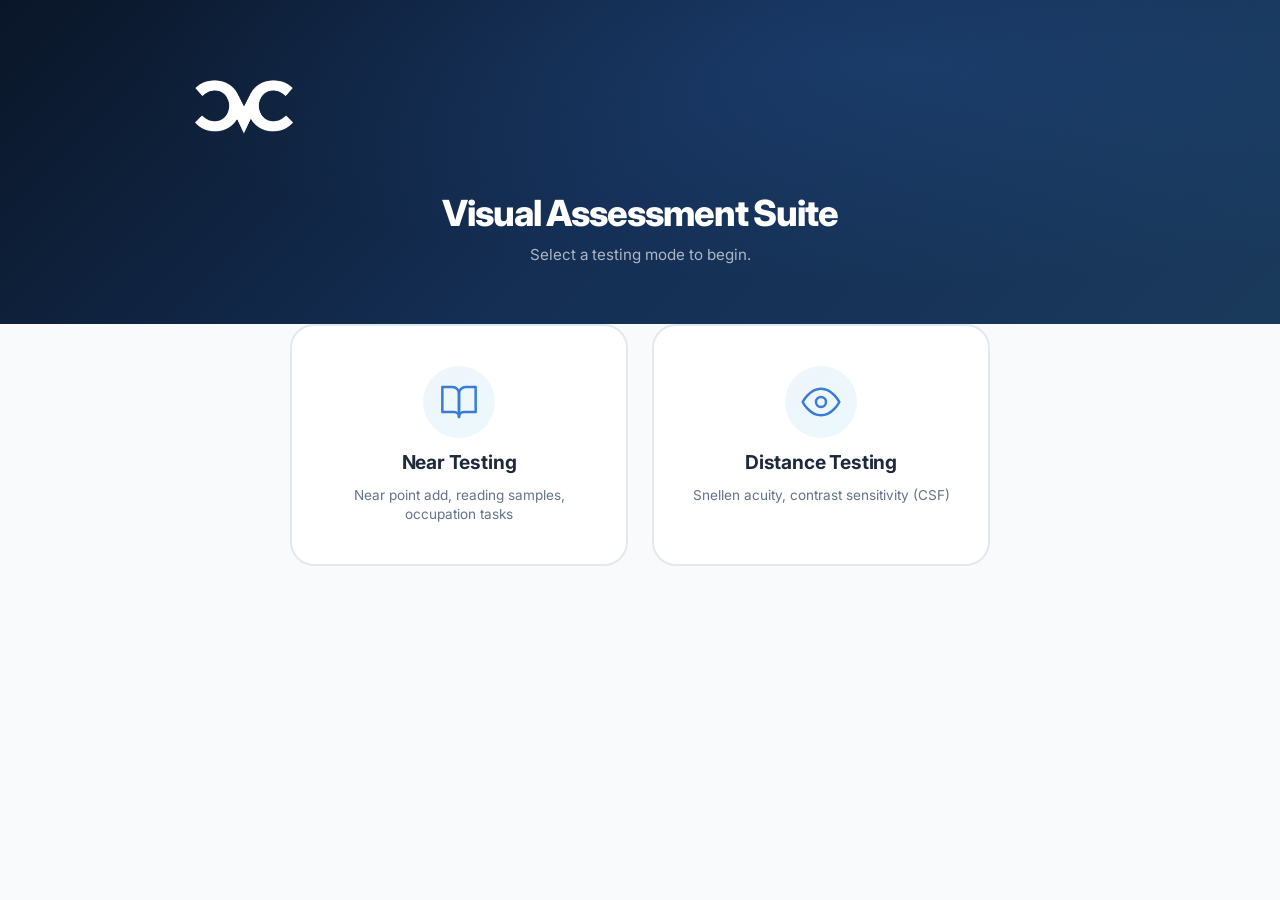
==== commit c2940ac6: "Add landing page mode select, distance calibration, large buttons, and clinician line controls Landi" ====
--- a/index.html
+++ b/index.html
@@ -15,7 +15,43 @@
 </head>
 <body>
 
-    <!-- ========== CALIBRATION SCREEN ========== -->
+    <!-- ========== WELCOME / MODE SELECT SCREEN ========== -->
+    <div id="welcome-screen" class="screen">
+        <div class="hero-banner">
+            <div class="hero-banner-bg"></div>
+            <div class="container hero-banner-content">
+                <img src="logo.png" alt="Logo" class="logo logo-light hero-logo">
+                <h1>Visual Assessment Suite</h1>
+                <p class="subtitle">Select a testing mode to begin.</p>
+            </div>
+        </div>
+        <div class="container">
+            <div class="mode-select-grid">
+                <button class="mode-card animate-in" id="mode-near-btn">
+                    <div class="mode-icon">
+                        <svg width="40" height="40" viewBox="0 0 24 24" fill="none" stroke="currentColor" stroke-width="1.5" stroke-linecap="round" stroke-linejoin="round">
+                            <path d="M2 3h6a4 4 0 0 1 4 4v14a3 3 0 0 0-3-3H2z"/>
+                            <path d="M22 3h-6a4 4 0 0 0-4 4v14a3 3 0 0 1 3-3h7z"/>
+                        </svg>
+                    </div>
+                    <h2>Near Testing</h2>
+                    <p>Near point add, reading samples, occupation tasks</p>
+                </button>
+                <button class="mode-card animate-in" id="mode-distance-btn" style="animation-delay:0.08s">
+                    <div class="mode-icon">
+                        <svg width="40" height="40" viewBox="0 0 24 24" fill="none" stroke="currentColor" stroke-width="1.5" stroke-linecap="round" stroke-linejoin="round">
+                            <path d="M1 12s4-8 11-8 11 8 11 8-4 8-11 8-11-8-11-8z"/>
+                            <circle cx="12" cy="12" r="3"/>
+                        </svg>
+                    </div>
+                    <h2>Distance Testing</h2>
+                    <p>Snellen acuity, contrast sensitivity (CSF)</p>
+                </button>
+            </div>
+        </div>
+    </div>
+
+    <!-- ========== CALIBRATION SCREEN (Near testing) ========== -->
     <div id="calibration-screen" class="screen">
         <div class="hero-banner">
             <div class="hero-banner-bg"></div>
@@ -93,6 +129,88 @@
         </div>
     </div>
 
+    <!-- ========== DISTANCE CALIBRATION SCREEN ========== -->
+    <div id="distance-cal-screen" class="screen hidden">
+        <div class="hero-banner">
+            <div class="hero-banner-bg"></div>
+            <div class="container hero-banner-content">
+                <img src="logo.png" alt="Logo" class="logo logo-light hero-logo">
+                <h1>Distance Display Calibration</h1>
+                <p class="subtitle">Calibrate your screen for accurate letter sizing and contrast.</p>
+            </div>
+        </div>
+        <div class="container">
+            <div class="dist-cal-grid">
+                <!-- Credit card size calibration -->
+                <div class="card card-elevated animate-in">
+                    <div class="card-header">
+                        <div class="card-icon">
+                            <svg width="24" height="24" viewBox="0 0 24 24" fill="none" stroke="currentColor" stroke-width="2" stroke-linecap="round" stroke-linejoin="round"><rect x="1" y="4" width="22" height="16" rx="2"/><line x1="1" y1="10" x2="23" y2="10"/></svg>
+                        </div>
+                        <h2>Screen Size</h2>
+                    </div>
+                    <p class="card-desc">Place a credit card on screen. Adjust until the outline matches exactly.</p>
+                    <div class="calibration-area">
+                        <div id="dist-cal-card" class="dist-cal-card">
+                            <span class="card-label">CREDIT CARD</span>
+                            <span class="card-dimensions">85.6 mm &times; 54.0 mm</span>
+                        </div>
+                    </div>
+                    <div class="slider-row">
+                        <label>Size:</label>
+                        <input type="range" id="dist-cal-slider" min="150" max="750" value="300" step="0.5">
+                        <span id="dist-cal-readout">300 px</span>
+                    </div>
+                </div>
+
+                <!-- Luminance calibration -->
+                <div class="card card-elevated animate-in" style="animation-delay:0.08s">
+                    <div class="card-header">
+                        <div class="card-icon">
+                            <svg width="24" height="24" viewBox="0 0 24 24" fill="none" stroke="currentColor" stroke-width="2" stroke-linecap="round" stroke-linejoin="round">
+                                <circle cx="12" cy="12" r="5"/>
+                                <line x1="12" y1="1" x2="12" y2="3"/><line x1="12" y1="21" x2="12" y2="23"/>
+                                <line x1="4.22" y1="4.22" x2="5.64" y2="5.64"/><line x1="18.36" y1="18.36" x2="19.78" y2="19.78"/>
+                                <line x1="1" y1="12" x2="3" y2="12"/><line x1="21" y1="12" x2="23" y2="12"/>
+                                <line x1="4.22" y1="19.78" x2="5.64" y2="18.36"/><line x1="18.36" y1="5.64" x2="19.78" y2="4.22"/>
+                            </svg>
+                        </div>
+                        <h2>Luminance</h2>
+                    </div>
+                    <p class="card-desc">Adjust until the inner circle disappears into the checkerboard.</p>
+                    <div class="luminance-check-area">
+                        <div class="dist-cal-checker">
+                            <div id="dist-cal-circle" class="dist-cal-inner-circle"></div>
+                        </div>
+                    </div>
+                    <div class="slider-row">
+                        <label>Gamma:</label>
+                        <input type="range" id="dist-cal-gamma" min="60" max="220" value="128" step="1">
+                        <span id="dist-cal-gamma-readout">128</span>
+                    </div>
+                </div>
+            </div>
+
+            <!-- Distance input + launch -->
+            <div class="card card-elevated animate-in dist-cal-launch" style="animation-delay:0.16s">
+                <div class="dist-cal-distance-row">
+                    <label for="dist-cal-distance">Testing Distance</label>
+                    <div class="input-with-unit">
+                        <input type="number" id="dist-cal-distance" value="20" min="1" step="0.5">
+                        <select id="dist-cal-dist-unit">
+                            <option value="ft" selected>ft</option>
+                            <option value="m">m</option>
+                        </select>
+                    </div>
+                </div>
+                <div class="dist-cal-actions">
+                    <button id="dist-cal-start" class="btn btn-primary btn-large">Begin Distance Testing</button>
+                    <button id="dist-cal-back" class="btn btn-ghost btn-small">Back</button>
+                </div>
+            </div>
+        </div>
+    </div>
+
     <!-- ========== INPUT SCREEN (HERO) ========== -->
     <div id="input-screen" class="screen hidden">
         <div class="hero-banner">
@@ -305,9 +423,7 @@
 
                 <!-- CSF Test start button -->
                 <button id="csf-start-btn" class="btn-snellen csf-start-btn" title="Start CSF Test">
-                    <svg width="22" height="22" viewBox="0 0 24 24" fill="none" stroke="currentColor" stroke-width="2" stroke-linecap="round" stroke-linejoin="round">
-                        <text x="2" y="16" font-size="10" font-weight="700" fill="currentColor" stroke="none" font-family="Arial">CSF</text>
-                    </svg>
+                    <span style="font-size:16px;font-weight:800;letter-spacing:0.05em">CSF</span>
                 </button>
 
                 <!-- CSF Test stop button (hidden by default) -->
--- a/style.css
+++ b/style.css
@@ -1253,6 +1253,144 @@
     font-weight: 600;
 }
 
+/* ---- Welcome / Mode Select ---- */
+
+.mode-select-grid {
+    display: grid;
+    grid-template-columns: 1fr 1fr;
+    gap: 24px;
+    max-width: 700px;
+    margin: 0 auto;
+}
+
+.mode-card {
+    display: flex;
+    flex-direction: column;
+    align-items: center;
+    gap: 12px;
+    padding: 40px 32px;
+    background: var(--surface);
+    border: 2px solid var(--border);
+    border-radius: var(--radius-xl);
+    cursor: pointer;
+    transition: all 0.25s var(--ease-out);
+    text-align: center;
+    font-family: inherit;
+    color: var(--text);
+}
+
+.mode-card:hover {
+    border-color: var(--cyan-500);
+    transform: translateY(-4px);
+    box-shadow: 0 16px 48px rgba(0, 184, 212, 0.12), var(--shadow-lg);
+}
+
+.mode-card:active {
+    transform: scale(0.98);
+}
+
+.mode-icon {
+    width: 72px;
+    height: 72px;
+    display: flex;
+    align-items: center;
+    justify-content: center;
+    border-radius: 50%;
+    background: linear-gradient(135deg, rgba(58, 123, 213, 0.08), rgba(0, 184, 212, 0.08));
+    color: var(--navy-400);
+}
+
+.mode-card h2 {
+    font-size: 1.2rem;
+    font-weight: 700;
+}
+
+.mode-card p {
+    font-size: 0.85rem;
+    color: var(--text-secondary);
+    line-height: 1.4;
+}
+
+/* ---- Distance Calibration Screen ---- */
+
+.dist-cal-grid {
+    display: grid;
+    grid-template-columns: 1fr 1fr;
+    gap: 24px;
+    max-width: 800px;
+    margin: 0 auto;
+}
+
+.dist-cal-card {
+    width: 300px;
+    height: 189px;
+    border: 2px dashed var(--navy-400);
+    border-radius: var(--radius-md);
+    display: flex;
+    flex-direction: column;
+    align-items: center;
+    justify-content: center;
+    margin: 16px auto;
+    transition: width 0.05s, height 0.05s;
+    background: rgba(58, 123, 213, 0.04);
+}
+
+.luminance-check-area {
+    display: flex;
+    justify-content: center;
+    padding: 16px 0;
+}
+
+.dist-cal-checker {
+    width: 150px;
+    height: 150px;
+    border-radius: 50%;
+    background-image: conic-gradient(#000 0.25turn, #fff 0.25turn 0.5turn, #000 0.5turn 0.75turn, #fff 0.75turn);
+    background-size: 2px 2px;
+    display: flex;
+    align-items: center;
+    justify-content: center;
+}
+
+.dist-cal-inner-circle {
+    width: 65px;
+    height: 65px;
+    border-radius: 50%;
+    background: rgb(128, 128, 128);
+    transition: background-color 0.05s;
+}
+
+.dist-cal-launch {
+    max-width: 800px;
+    margin: 24px auto 0;
+    display: flex;
+    align-items: center;
+    justify-content: space-between;
+    gap: 24px;
+}
+
+.dist-cal-distance-row {
+    display: flex;
+    align-items: center;
+    gap: 12px;
+}
+
+.dist-cal-distance-row label {
+    font-weight: 600;
+    white-space: nowrap;
+}
+
+.dist-cal-actions {
+    display: flex;
+    align-items: center;
+    gap: 12px;
+}
+
+.btn-large {
+    padding: 14px 32px;
+    font-size: 1rem;
+}
+
 /* ---- Distance acuity test ---- */
 
 .distance-test-bar {
@@ -1371,11 +1509,11 @@
 }
 
 .snellen-indicator {
-    font-size: 1.1rem;
+    font-size: 1.4rem;
     font-weight: 800;
     color: white;
     background: var(--gradient-glow);
-    padding: 6px 20px;
+    padding: 10px 28px;
     border-radius: 100px;
     letter-spacing: 0.02em;
     box-shadow: 0 4px 16px rgba(58, 123, 213, 0.3);
@@ -1429,10 +1567,10 @@
     display: flex;
     align-items: center;
     justify-content: center;
-    width: 48px;
-    height: 48px;
+    width: 72px;
+    height: 72px;
     border: 2px solid rgba(255, 255, 255, 0.2);
-    border-radius: var(--radius-sm);
+    border-radius: var(--radius-md);
     background: rgba(255, 255, 255, 0.08);
     color: rgba(255, 255, 255, 0.8);
     cursor: pointer;
@@ -1449,6 +1587,11 @@
 
 .btn-snellen:active {
     transform: scale(0.94);
+}
+
+.btn-snellen svg {
+    width: 32px;
+    height: 32px;
 }
 
 .btn-snellen-accent {
